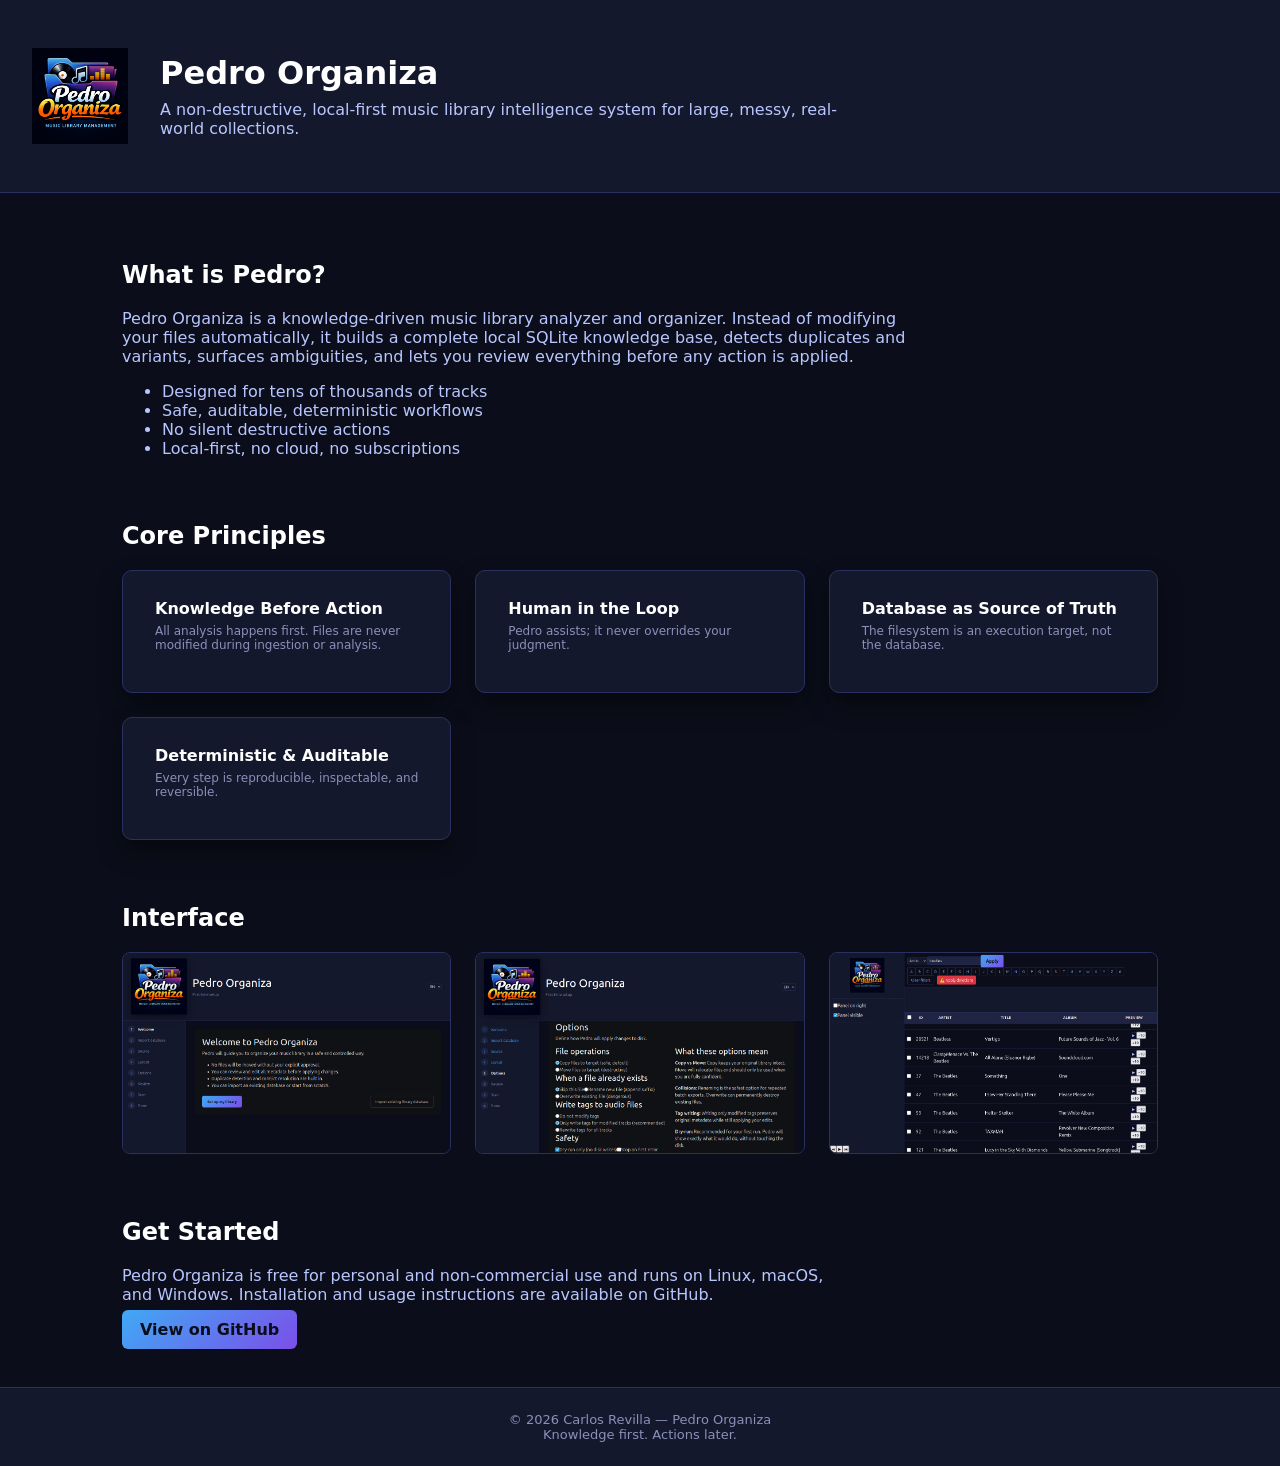
==== index.html @ 92f23410 "Initial website for Pedro Organiza" ====
<!DOCTYPE html>
<html lang="en">
<head>
  <meta charset="utf-8" />
  <title>Pedro Organiza — Music Library Intelligence</title>
  <meta name="viewport" content="width=device-width, initial-scale=1" />
  <link rel="stylesheet" href="css/styles.css" />
</head>

<body>

  <div class="app-root" style="flex-direction: column;">

    <!-- ================= HERO ================= -->

    <header style="
      padding: 48px 32px;
      border-bottom: 1px solid var(--color-border);
      background: var(--color-bg-secondary);
      display: flex;
      gap: 32px;
      align-items: center;
    ">
      <img src="assets/logo.png" alt="Pedro Organiza" style="width: 96px; height: 96px;" />

      <div>
        <h1 style="margin: 0 0 8px 0;">Pedro Organiza</h1>
        <p style="margin: 0; color: var(--color-text-secondary); max-width: 720px;">
          A non-destructive, local-first music library intelligence system for large, messy, real-world collections.
        </p>
      </div>
    </header>

    <!-- ================= MAIN CONTENT ================= -->

    <main style="flex: 1; padding: 48px 32px; max-width: 1100px; width: 100%; margin: 0 auto;">

      <!-- WHAT IS PEDRO -->

      <section style="margin-bottom: 64px;">
        <h2>What is Pedro?</h2>
        <p style="color: var(--color-text-secondary); max-width: 800px;">
          Pedro Organiza is a knowledge-driven music library analyzer and organizer.
          Instead of modifying your files automatically, it builds a complete local SQLite knowledge base,
          detects duplicates and variants, surfaces ambiguities, and lets you review everything before any action is applied.
        </p>

        <ul style="color: var(--color-text-secondary);">
          <li>Designed for tens of thousands of tracks</li>
          <li>Safe, auditable, deterministic workflows</li>
          <li>No silent destructive actions</li>
          <li>Local-first, no cloud, no subscriptions</li>
        </ul>
      </section>

      <!-- CORE PRINCIPLES -->

      <section style="margin-bottom: 64px;">
        <h2>Core Principles</h2>

        <div style="display: grid; grid-template-columns: repeat(auto-fit, minmax(260px, 1fr)); gap: 24px;">

          <div class="startup-card">
            <strong>Knowledge Before Action</strong>
            <p class="bulk-hint">
              All analysis happens first. Files are never modified during ingestion or analysis.
            </p>
          </div>

          <div class="startup-card">
            <strong>Human in the Loop</strong>
            <p class="bulk-hint">
              Pedro assists; it never overrides your judgment.
            </p>
          </div>

          <div class="startup-card">
            <strong>Database as Source of Truth</strong>
            <p class="bulk-hint">
              The filesystem is an execution target, not the database.
            </p>
          </div>

          <div class="startup-card">
            <strong>Deterministic & Auditable</strong>
            <p class="bulk-hint">
              Every step is reproducible, inspectable, and reversible.
            </p>
          </div>

        </div>
      </section>

      <!-- SCREENSHOTS -->

      <section style="margin-bottom: 64px;">
        <h2>Interface</h2>

        <div class="screenshot-grid">
          <img src="assets/screenshot1.jpg" class="screenshot-thumb" alt="Pedro UI 1" />
          <img src="assets/screenshot2.jpg" class="screenshot-thumb" alt="Pedro UI 2" />
          <img src="assets/screenshot3.jpg" class="screenshot-thumb" alt="Pedro UI 3" />
        </div>
      </section>

      <!-- Modal Overlay -->
      <div id="screenshot-modal" class="screenshot-modal">
        <span class="screenshot-close">&times;</span>
        <img id="screenshot-modal-img" />
      </div>


      <!-- GET STARTED -->

      <section>
        <h2>Get Started</h2>

        <p style="color: var(--color-text-secondary); max-width: 720px;">
          Pedro Organiza is free for personal and non-commercial use and runs on Linux, macOS, and Windows.
          Installation and usage instructions are available on GitHub.
        </p>

        <a href="https://github.com/crevilla2050/pedro-organiza" class="btn-primary" style="text-decoration: none;">
          View on GitHub
        </a>
      </section>

    </main>

    <!-- ================= FOOTER ================= -->

    <footer style="
      padding: 24px 32px;
      border-top: 1px solid var(--color-border);
      background: var(--color-bg-secondary);
      color: var(--color-text-muted);
      font-size: 13px;
      text-align: center;
    ">
      © 2026 Carlos Revilla — Pedro Organiza  
      <br />
      Knowledge first. Actions later.
    </footer>

  </div>
<script>
  const modal = document.getElementById("screenshot-modal");
  const modalImg = document.getElementById("screenshot-modal-img");
  const closeBtn = document.querySelector(".screenshot-close");

  document.querySelectorAll(".screenshot-thumb").forEach(img => {
    img.addEventListener("click", () => {
      modalImg.src = img.src;
      modal.classList.add("show");
    });
  });

  closeBtn.addEventListener("click", () => {
    modal.classList.remove("show");
  });

  modal.addEventListener("click", (e) => {
    if (e.target === modal) {
      modal.classList.remove("show");
    }
  });

  document.addEventListener("keydown", (e) => {
    if (e.key === "Escape") {
      modal.classList.remove("show");
    }
  });
</script>

</body>
</html>
---- css/styles.css ----
/* =========================================================
   Pedro Organiza — Color Palette
   ========================================================= */

/* ---------- Base / Background ---------- */
:root {
  --color-bg-primary: #0b0e1a;
  --color-bg-secondary: #14182c;
  --color-bg-tertiary: #1e2442;

  /* ---------- Brand ---------- */
  --color-brand-blue: #3fa9f5;
  --color-brand-purple: #7b4fe9;

  /* ---------- Accent ---------- */
  --color-accent-orange: #ff8a00;
  --color-accent-yellow: #ffd34d;

  /* ---------- Text ---------- */
  --color-text-primary: #ffffff;
  --color-text-secondary: #b8c6ff;
  --color-text-muted: #8a90b8;
  --color-text-inverse: #0b0e1a;

  /* ---------- UI ---------- */
  --color-border: #2a3160;
  --color-divider: #1f2547;
  --color-shadow: rgba(0, 0, 0, 0.45);

  --gradient-brand-primary: linear-gradient(
    135deg,
    var(--color-brand-blue),
    var(--color-brand-purple)
  );

  /* ---------- Sticky Metrics ---------- */
  --pedro-filter-height: 96px;
  --pedro-bulk-height: 88px;
  --pedro-header-height: 40px;
}

/* =========================================================
   Global
   ========================================================= */

* {
  box-sizing: border-box;
}

body {
  margin: 0;
  background: var(--color-bg-primary);
  color: var(--color-text-primary);
  font-family: system-ui, -apple-system, BlinkMacSystemFont,
    "Segoe UI", Roboto, Ubuntu, Cantarell, "Helvetica Neue", sans-serif;
}

html, body, #root {
  height: 100%;
  margin: 0;
}

/* =========================================================
   Side Panel
   ========================================================= */

aside {
  background: var(--color-bg-secondary);
  border-right: 1px solid var(--color-border);
}

.side-panel-logo {
  padding: 18px;
  display: flex;
  justify-content: center;
  border-bottom: 1px solid var(--color-border);
}

.side-panel-logo img {
  max-width: 140px;
  opacity: 0.95;
}

/* =========================================================
   FileTable Layout
   ========================================================= */

.file-table-root {
  display: flex;
  flex-direction: column;
  height: 100%;
  min-height: 0;
  width: 100%;
}

/* =========================================================
   Fixed Header Stack
   ========================================================= */

.pedro-fixed-header {
  display: flex;
  flex-direction: column;
  flex-shrink: 0;
  background: var(--color-bg-primary);
}

/* ---------- Filter Bar ---------- */
.pedro-sticky-filter {
  flex-shrink: 0;
  padding: 8px 10px;
  background: var(--pedro-bg);
  border-bottom: 1px solid var(--color-border);
}

.pedro-sticky-filter input {
  background: var(--color-bg-tertiary);
  border: 1px solid var(--color-border);
  color: var(--color-text-primary);
}

/* ---------- Bulk Edit ---------- */
.pedro-sticky-bulk {
  min-height: var(--pedro-bulk-height);
  background: var(--color-bg-secondary);
  border-bottom: 1px solid var(--color-border);
  padding: 8px;
}

.pedro-sticky-bulk.is-hidden {
  visibility: hidden;
}

.pedro-sticky-bulk input:disabled {
  opacity: 0.55;
  cursor: not-allowed;
}

.pedro-sticky-bulk button {
  background: var(--gradient-brand-primary);
  border: none;
  color: var(--color-text-inverse);
}

.pedro-sticky-bulk button:disabled {
  opacity: 0.4;
}

/* ---------- Column Header ---------- */
.pedro-sticky-header {
  height: var(--pedro-header-height);
  background: var(--color-bg-tertiary);
  border-bottom: 1px solid var(--color-border);
  font-size: 13px;
  letter-spacing: 0.03em;
  text-transform: uppercase;
}

/* =========================================================
   Scroll Area
   ========================================================= */

.pedro-scroll-body {
  flex: 1 1 auto;
  min-height: 0;
  overflow-y: auto;
  overflow-x: hidden;
}

.pedro-scroll-body table {
  width: 100%;
  border-collapse: collapse;
}

/* =========================================================
   Tables
   ========================================================= */

table {
  color: var(--color-text-primary);
}

table td {
  border-bottom: 1px solid var(--color-divider);
  padding: 6px 8px;
}

table tr {
  transition: background-color 0.15s ease;
}

table tr:hover {
  background: rgba(63, 169, 245, 0.08);
}

table tr.row-selected {
  background: rgba(123, 79, 233, 0.15);
}

/* Expanded editor row */
table tr.expanded {
  background: var(--color-bg-tertiary);
}

/* =========================================================
   Inputs
   ========================================================= */

input,
select,
textarea {
  background: var(--color-bg-secondary);
  color: var(--color-text-primary);
  border: 1px solid var(--color-border);
  border-radius: 4px;
  padding: 4px 6px;
  font-size: 13px;
}

input::placeholder {
  color: var(--color-text-muted);
}

input:focus,
select:focus,
textarea:focus {
  outline: none;
  border-color: var(--color-brand-blue);
  box-shadow: 0 0 0 1px rgba(63, 169, 245, 0.35);
}

/* =========================================================
   Buttons
   ========================================================= */

button {
  border-radius: 4px;
  font-size: 13px;
  cursor: pointer;
}

button.preview {
  background: transparent;
  border: 1px solid var(--color-border);
  color: var(--color-text-secondary);
}

button.preview:hover {
  background: var(--color-bg-tertiary);
}

button.preview.playing {
  background: var(--gradient-brand-primary);
  color: var(--color-text-inverse);
}

/* =========================================================
   Checkboxes
   ========================================================= */

label {
  user-select: none;
}

label.mark-delete {
  color: #ff6b6b;
  opacity: 0.85;
}

label.mark-delete:hover {
  opacity: 1;
}

/* =========================================================
   Dirty / Pending Changes
   ========================================================= */

.row-dirty {
  box-shadow: inset 4px 0 0 rgba(255, 100, 120, 0.7);
}

.input-dirty {
  background-color: rgba(255, 100, 120, 0.12);
  border-color: rgba(255, 100, 120, 0.6);
}

.input-dirty:focus {
  box-shadow: 0 0 0 0.15rem rgba(255, 100, 120, 0.25);
}

.dirty-star {
  color: orange;
  margin-left: 4px;
}

.bulk-apply-bar {
  display: flex;
  justify-content: space-between;
  padding: 8px 12px;
  background: #181818;
  border-bottom: 1px solid #333;
}


/* ===============================
   App shell layout
   =============================== */

.app-root {
  min-height: 100vh;        /* allow it to grow */
  display: flex;
  flex-direction: column; /* make it explicit */
  background: var(--color-bg-primary);
  color: var(--color-text-primary);
  overflow: auto;         /* allow scrolling */
}

/* ===============================
   Side panel
   =============================== */

.side-panel {
  width: 260px;
  background: var(--color-bg-secondary);
  border-right: 1px solid var(--color-border);
  display: flex;
  flex-direction: column;
  flex-shrink: 0;
}

.side-panel-logo {
  padding: 20px 12px;
  border-bottom: 1px solid var(--color-divider);
  display: flex;
  justify-content: center;
  align-items: center;
}

.side-panel-logo img {
  width: 120px;
  height: 120px;
  object-fit: contain;
}

.side-panel-content {
  flex: 1;
  overflow-y: auto;
  padding: 12px;
}

/* ===============================
   Main content
   =============================== */

.main-content {
  flex: 1;
  display: flex;
  min-width: 0;
  overflow: hidden;
}

/* ===============================
   Bulk edit rows
   =============================== */

.bulk-row {
  display: grid;
  gap: 8px;
  margin-bottom: 6px;
}

.bulk-row.primary {
  grid-template-columns: 150px 150px 150px 70px 70px 70px;
}

.bulk-row.secondary {
  display: flex;
  gap: 16px;
  align-items: center;
}

.bulk-hint {
  margin-top: 6px;
  font-size: 12px;
  color: var(--color-text-muted);
}

/* ===============================
   Table header + columns
   =============================== */

.table-header {
  display: flex;
  gap: 8px;
  padding: 8px 10px;
  font-weight: bold;
}

.col-check { width: 32px; }
.col-id { width: 60px; }
.col-text { flex: 2; }
.col-preview { width: 100px; }

/* ===============================
   Table rows
   =============================== */

tr {
  border-bottom: 1px solid var(--color-divider);
}

.row-selected {
  background: rgba(63, 169, 245, 0.12);
}

/* ===============================
   Expanded row
   =============================== */

tr.expanded td {
  background: var(--color-bg-tertiary);
}

.expanded-grid {
  display: grid;
  grid-template-columns: 2fr 1fr 1fr 1fr 1fr 1fr;
  gap: 8px;
}

.expanded-actions {
  margin-top: 8px;
  display: flex;
  justify-content: flex-end;
  gap: 24px;
}

.expanded-actions .mark-delete {
  color: #ff6b6b;
}

.expanded-path {
  margin-top: 6px;
  font-size: 12px;
  color: var(--color-text-muted);
  font-family: monospace;
}

.side-panel-controls {
  padding: 12px;
  display: flex;
  flex-direction: column;
  gap: 10px;
  border-bottom: 1px solid var(--color-divider);
}

.side-panel-switch {
  display: flex;
  align-items: center;
  gap: 8px;
  font-size: 13px;
  color: var(--color-text-secondary);
}

.side-panel-switch input {
  accent-color: var(--color-brand-blue);
}

.side-panel-handle {
  position: absolute;
  top: 100px;
  width: 20px;
  height: 60px;
  background: var(--color-bg-secondary);
  border: 1px solid var(--color-border);
  display: flex;
  align-items: center;
  justify-content: center;
  cursor: pointer;
  z-index: 50;
}

.side-panel-handle:hover {
  background: var(--color-bg-tertiary);
  color: var(--color-text-primary);
}

.panel-chevron {
  transition: transform 0.2s ease;
}

/* Direction awareness */
.side-panel-handle.left .panel-chevron {
  transform: rotate(0deg);
}

.side-panel-handle.right .panel-chevron {
  transform: rotate(180deg);
}

.side-panel.collapsed:hover {
  width: 200px !important;
}

/* ===============================
   FILTER BAR LAYOUT
   =============================== */

.filter-bar {
  height: 100%;
  display: flex;
  flex-direction: column;
  gap: 8px;
  padding: 0 12px;
}

/* LEFT — text inputs */
.filter-group {
  display: flex;
  gap: 8px;
}

.filter-group input {
  width: 160px;
  height: 32px;
  font-size: 13px;
}

.filter-row-primary input {
  width: 180px;
  height: 32px;
}

.filter-row-secondary {
  justify-content: space-between;
}

/* CENTER — alphabet */
.alphabet-group {
  display: flex;
  gap: 4px;
  overflow-x: auto;
}

.alpha-btn {
  min-width: 28px;
  height: 28px;
  font-size: 12px;
  border-radius: 4px;
  background: transparent;
  border: 1px solid var(--color-border);
  color: var(--color-text-secondary);
}

.alpha-btn:hover {
  background: var(--color-bg-tertiary);
}

.alpha-all {
  padding: 0 8px;
}

/* RIGHT — commands */
.command-group {
  display: flex;
  gap: 10px;
}

.btn-write-db {
  height: 32px;
  padding: 0 14px;
  font-weight: 600;
  background: var(--gradient-accent-warm);
  border: none;
  border-radius: 6px;
  color: var(--color-text-inverse);
  opacity: 0.5;
}

.btn-write-db:enabled {
  opacity: 1;
  cursor: pointer;
}

.btn-clear-filters {
  height: 32px;
  padding: 0 12px;
  border: 1px solid var(--color-border);
  background: transparent;
  color: var(--color-text-secondary);
}

/* ===============================
   Startup UI — Pedro Native Look
   =============================== */

.startup-root {
  height: 100vh;
  display: flex;
  flex-direction: column;
  background: var(--color-bg-primary);
  color: var(--color-text-primary);
}

.startup-header {
  display: flex;
  align-items: center;
  gap: 18px;
  padding: 20px 28px;
  border-bottom: 1px solid var(--color-border);
  background: var(--color-bg-secondary);
}

.startup-logo {
  width: 72px;
  height: 72px;
  object-fit: contain;
}

.startup-subtitle {
  margin: 0;
  font-size: 13px;
  color: var(--color-text-muted);
}

.startup-body {
  flex: 1;
  display: flex;
  min-height: 0;
}

.startup-stepper {
  width: 220px;
  border-right: 1px solid var(--color-border);
  padding: 18px;
  background: var(--color-bg-secondary);
}

.startup-step {
  display: flex;
  gap: 10px;
  align-items: center;
  margin-bottom: 14px;
  font-size: 13px;
  color: var(--color-text-muted);
}

.startup-step.active {
  color: var(--color-text-primary);
  font-weight: 600;
}

.startup-step.done {
  color: var(--color-brand-blue);
}

.startup-step-index {
  width: 24px;
  height: 24px;
  border-radius: 50%;
  background: var(--color-bg-tertiary);
  display: flex;
  align-items: center;
  justify-content: center;
  font-size: 12px;
}

.startup-content {
  flex: 1;
  padding: 32px;
  overflow-y: auto;
}

.startup-card {
  max-width: 620px;
  background: var(--color-bg-secondary);
  border: 1px solid var(--color-border);
  border-radius: 10px;
  padding: 28px 32px;
  box-shadow: 0 12px 24px var(--color-shadow);
}

.startup-checklist {
  list-style: none;
  padding: 0;
  margin: 18px 0;
}

.startup-checklist li {
  margin-bottom: 8px;
  color: var(--color-text-secondary);
}

.startup-actions {
  display: flex;
  gap: 14px;
  margin-top: 22px;
}

/* ===================== STARTUP SUMMARY (SCAN STEP) ===================== */

.startup-summary {
  display: grid;
  grid-template-columns: repeat(auto-fit, minmax(260px, 1fr));
  gap: 16px;
  margin: 20px 0;
}

.summary-block {
  background: #fafafa;
  border: 1px solid #e0e0e0;
  border-radius: 6px;
  padding: 12px 14px;
}

.summary-block strong {
  display: block;
  margin-bottom: 6px;
  color: #333;
  font-weight: 600;
}

.summary-block div,
.summary-block ul {
  color: #111;
}

.summary-mono {
  font-family: monospace;
  background: #f0f0f0;
  padding: 6px 8px;
  border-radius: 4px;
  color: #000;
  word-break: break-all;
}

/* ===================== STARTUP STATUS PANELS ===================== */

.startup-info {
  margin-top: 16px;
  padding: 12px 14px;
  background: #f0f6ff;
  border: 1px solid #cfe0ff;
  color: #123;
  border-radius: 6px;
}

.startup-success {
  margin-top: 16px;
  padding: 12px 14px;
  background: #e8f6ec;
  border: 1px solid #bfe5c9;
  color: #124d2a;
  border-radius: 6px;
  font-weight: 600;
}

.startup-error {
  margin-top: 16px;
  padding: 12px 14px;
  background: #fdecec;
  border: 1px solid #f5bcbc;
  color: #7a1c1c;
  border-radius: 6px;
  font-weight: 600;
}

/* Slightly dim secondary error details */
.startup-error div + div {
  font-weight: normal;
  color: #555;
}

/* =========================
   Buttons
   ========================= */

.btn-primary {
  background: var(--gradient-brand-primary);
  border: none;
  color: var(--color-text-inverse);
  padding: 10px 18px;
  border-radius: 6px;
  font-weight: 600;
}

.btn-secondary {
  background: transparent;
  border: 1px solid var(--color-border);
  color: var(--color-text-secondary);
  padding: 10px 18px;
  border-radius: 6px;
}

.startup-logo {
  width: 196px;
  height: 196px;
  object-fit: contain;
  filter: drop-shadow(0 8px 18px rgba(0, 0, 0, 0.45));
}

/* =========================
   LayoutStep Base
   ========================= */

.startup-step-root {
  background: #0f1115;
  color: #e6e6e6;
  border-radius: 8px;
  padding: 24px;
}

/* Two main panels */
.startup-step-root .layout-panel {
  background: #1a1d24;
  color: #e6e6e6;
  border: 1px solid #2a2f3a;
  border-radius: 8px;
  padding: 16px;
}

/* Section titles */
.startup-step-root h3 {
  margin-top: 0;
  margin-bottom: 12px;
  color: #ffffff;
}

/* =========================
   Fields & selects
   ========================= */

.startup-step-root label {
  color: #cfcfcf;
}

.startup-step-root select,
.startup-step-root input[type="text"] {
  background: #0f1115;
  color: #e6e6e6;
  border: 1px solid #3a3f4a;
  border-radius: 4px;
  padding: 6px 8px;
}

.startup-step-root select option {
  background: #0f1115;
  color: #e6e6e6;
}

/* =========================
   Available chips
   ========================= */

.startup-step-root .layout-available {
  background: #13161c;
  border: 1px solid #2a2f3a;
  border-radius: 6px;
  padding: 10px;
  margin-bottom: 12px;
}

.startup-step-root .chip-row {
  display: flex;
  flex-wrap: wrap;
  gap: 6px;
  margin-top: 6px;
}

.startup-step-root .chip {
  background: #2a5bd7;
  color: #ffffff;
  padding: 4px 10px;
  border-radius: 14px;
  font-size: 13px;
  cursor: grab;
  user-select: none;
}

.startup-step-root .chip.sep {
  background: #555b66;
}

/* =========================
   Directory tree (left)
   ========================= */

.startup-step-root .layout-tree {
  background: #0f1115;
  border: 1px solid #2a2f3a;
  border-radius: 6px;
  padding: 10px;
  margin-bottom: 12px;
}

.startup-step-root .tree-node {
  display: flex;
  align-items: center;
  justify-content: space-between;
  background: #1f2330;
  color: #e6e6e6;
  padding: 6px 8px;
  border-radius: 4px;
  margin-bottom: 6px;
}

.startup-step-root .tree-node span {
  color: #ffffff;
}

.startup-step-root .tree-node button {
  background: transparent;
  border: none;
  color: #ff6b6b;
  cursor: pointer;
}

/* =========================
   Filename sequence
   ========================= */

.startup-step-root .layout-sequence {
  background: #0f1115;
  border: 1px solid #2a2f3a;
  border-radius: 6px;
  padding: 10px;
}

.startup-step-root .sequence-row {
  display: flex;
  flex-wrap: wrap;
  gap: 6px;
  margin-top: 6px;
}

.startup-step-root .sequence-part {
  background: #1f2330;
  color: #e6e6e6;
  padding: 4px 8px;
  border-radius: 4px;
  display: flex;
  align-items: center;
  gap: 6px;
}

.startup-step-root .sequence-part button {
  background: transparent;
  border: none;
  color: #ff6b6b;
  cursor: pointer;
}

/* =========================
   Preview panel (right)
   ========================= */

.startup-step-root .layout-preview-tree {
  background: #13161c;
  border: 1px solid #2a2f3a;
  border-radius: 8px;
  padding: 12px;
  color: #e6e6e6;
}

.startup-step-root .preview-box {
  background: #0f1115;
  border: 1px solid #2a2f3a;
  border-radius: 6px;
  padding: 8px;
  margin-top: 6px;
  font-family: monospace;
  color: #e6e6e6;
}

/* =========================
   Actions
   ========================= */

.startup-step-root .startup-actions {
  margin-top: 24px;
  display: flex;
  justify-content: space-between;
}

.startup-step-root .startup-actions .btn-secondary {
  background: transparent;
  border: 1px solid #3a3f4a;
  color: #cfcfcf;
}

.review-summary {
  background: var(--panel-bg);
  padding: 16px;
  border-radius: 8px;
}

.review-block {
  background: rgba(255,255,255,0.03);
  padding: 8px 12px;
  border-radius: 6px;
}

.review-warning {
  margin-top: 16px;
  padding: 10px;
  background: rgba(255, 165, 0, 0.15);
  border-left: 4px solid orange;
  border-radius: 4px;
  font-weight: 600;
}

.mono {
  font-family: monospace;
  font-size: 12px;
  opacity: 0.9;
}

/* ===================== REVIEW STEP ===================== */

.review-grid {
  display: flex;
  flex-direction: column;
  gap: 24px;
}

.review-section h3 {
  margin-bottom: 12px;
  color: #222;
  border-bottom: 1px solid #ddd;
  padding-bottom: 4px;
}

.review-row {
  display: grid;
  grid-template-columns: 240px 1fr;
  align-items: start;
  column-gap: 12px;
  margin-bottom: 6px;
}

.review-row span {
  color: #666;
  font-weight: 500;
}

.review-row strong {
  color: #111;
  font-weight: 600;
}

.review-row code {
  font-family: monospace;
  background: #f5f5f5;
  padding: 4px 6px;
  border-radius: 4px;
  color: #000;
  word-break: break-all;
}

.review-json {
  background: #f5f5f5;
  color: #111;
  padding: 12px;
  border-radius: 6px;
  max-height: 300px;
  overflow: auto;
}

.review-note {
  margin-top: 8px;
  font-size: 0.9em;
  color: #555;
  font-style: italic;
}

/* ===================== SPINNER ===================== */

.spinner {
  width: 18px;
  height: 18px;
  border: 3px solid #cfd8ff;
  border-top: 3px solid #3a5bff;
  border-radius: 50%;
  animation: spin 1s linear infinite;
}

@keyframes spin {
  to {
    transform: rotate(360deg);
  }
}

/* ===================== BULK SELECTION TOOLBAR ===================== */

.bulk-toolbar {
  background: #fff3cd;            /* soft warning yellow */
  border-bottom: 1px solid #e0c97f;
  box-shadow: inset 0 -1px 0 rgba(0,0,0,0.05);
}

.bulk-toolbar .form-control-sm {
  height: 26px;
  font-size: 0.85rem;
  padding: 2px 6px;
}

.bulk-toolbar .btn-sm {
  padding: 2px 8px;
  font-size: 0.8rem;
}

.bulk-toolbar strong {
  font-weight: 600;
}

.bulk-toolbar .text-muted {
  color: #666 !important;
}
/* Dirty star */
.dirty-star {
  color: #d39e00;
  margin-left: 4px;
}
/* Expanded grid inputs */
.expanded-grid input {
  margin: 4px;
  padding: 4px 6px;
  font-size: 0.85rem;
}

/* =========================
   Screenshot Thumbnails
   ========================= */

.screenshot-grid {
  display: grid;
  grid-template-columns: repeat(auto-fit, minmax(260px, 1fr));
  gap: 24px;
}

.screenshot-thumb {
  width: 100%;
  border-radius: 8px;
  border: 1px solid var(--color-border);
  cursor: pointer;
  transition: transform 0.15s ease, box-shadow 0.15s ease;
}

.screenshot-thumb:hover {
  transform: scale(1.01);
  box-shadow: 0 8px 24px var(--color-shadow);
}

/* =========================
   Modal Overlay
   ========================= */

.screenshot-modal {
  position: fixed;
  inset: 0;
  background: rgba(11, 14, 26, 0.85); /* dark transparent overlay */
  display: none;
  align-items: center;
  justify-content: center;
  z-index: 1000;
}

.screenshot-modal img {
  max-width: 92%;
  max-height: 92%;
  border-radius: 8px;
  border: 1px solid var(--color-border);
  box-shadow: 0 16px 48px rgba(0, 0, 0, 0.6);
}

.screenshot-modal.show {
  display: flex;
}

.screenshot-close {
  position: absolute;
  top: 24px;
  right: 32px;
  font-size: 32px;
  color: var(--color-text-primary);
  cursor: pointer;
  opacity: 0.8;
}

.screenshot-close:hover {
  opacity: 1;
}
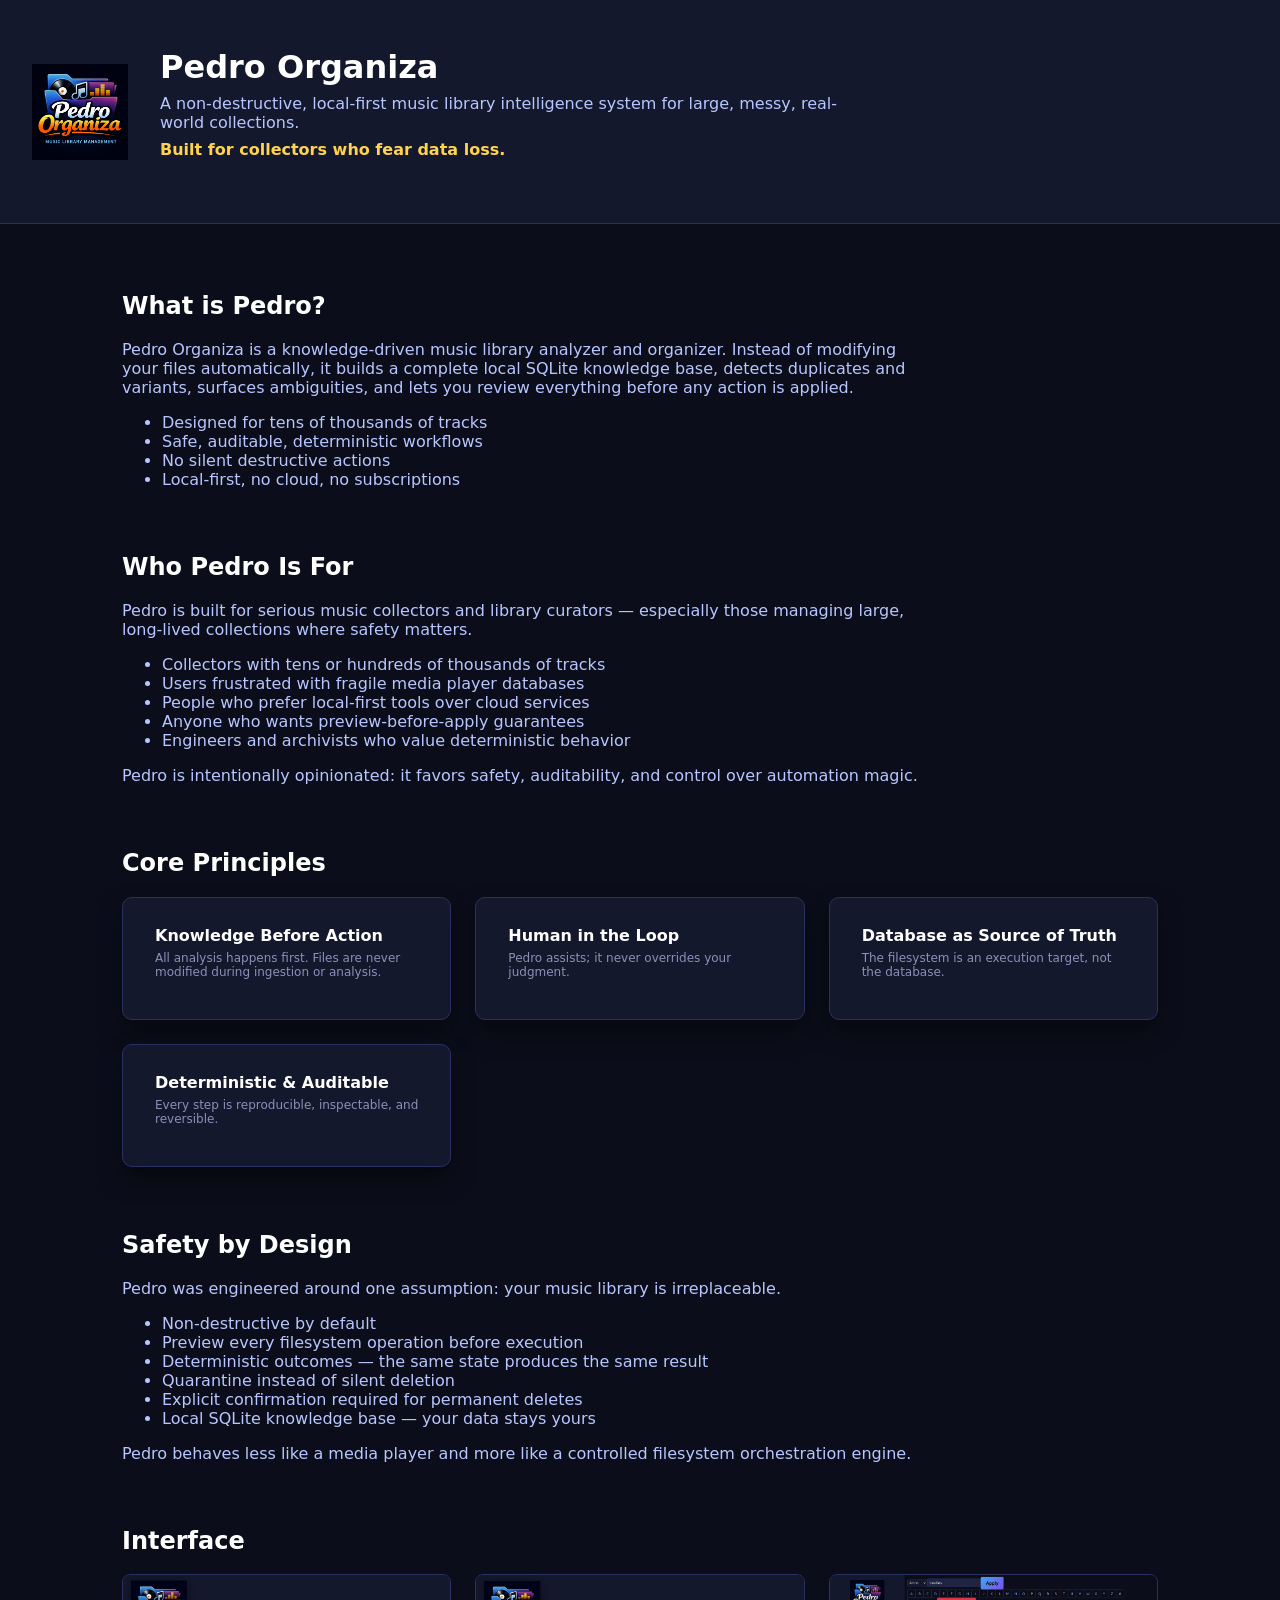
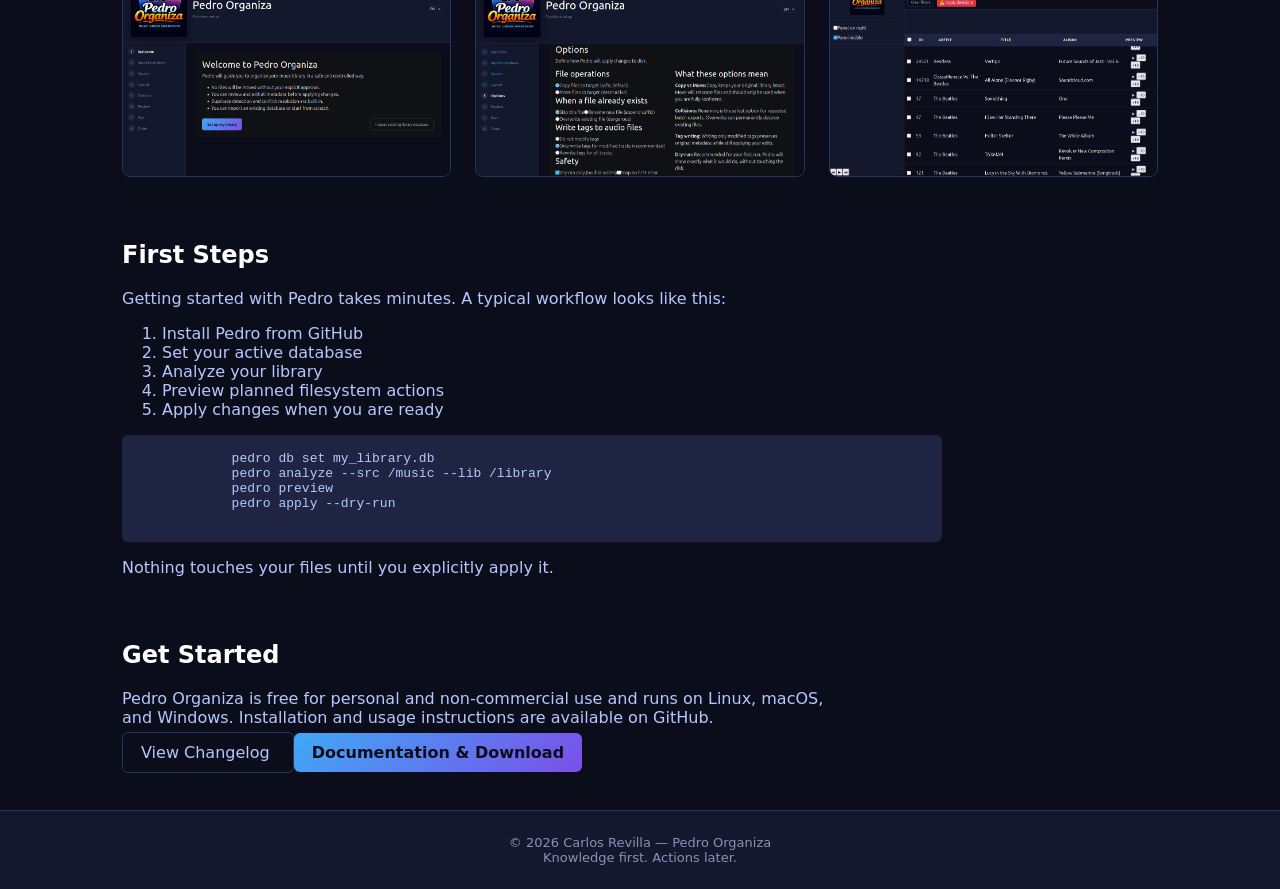
==== commit 6dcbf8b4: "Updated for Pedro v.0.8.0" ====
--- a/index.html
+++ b/index.html
@@ -28,6 +28,9 @@
         <p style="margin: 0; color: var(--color-text-secondary); max-width: 720px;">
           A non-destructive, local-first music library intelligence system for large, messy, real-world collections.
         </p>
+        <p style="margin-top:8px; color: var(--color-accent-yellow); font-weight:600;">
+          Built for collectors who fear data loss.
+        </p>
       </div>
     </header>
 
@@ -38,6 +41,7 @@
       <!-- WHAT IS PEDRO -->
 
       <section style="margin-bottom: 64px;">
+        
         <h2>What is Pedro?</h2>
         <p style="color: var(--color-text-secondary); max-width: 800px;">
           Pedro Organiza is a knowledge-driven music library analyzer and organizer.
@@ -53,6 +57,31 @@
         </ul>
       </section>
 
+      <section style="margin-bottom: 64px;">
+        <h2>Who Pedro Is For</h2>
+
+        <div style="max-width: 820px; color: var(--color-text-secondary);">
+
+          <p>
+            Pedro is built for serious music collectors and library curators —
+            especially those managing large, long-lived collections where safety matters.
+          </p>
+
+          <ul>
+            <li>Collectors with tens or hundreds of thousands of tracks</li>
+            <li>Users frustrated with fragile media player databases</li>
+            <li>People who prefer local-first tools over cloud services</li>
+            <li>Anyone who wants preview-before-apply guarantees</li>
+            <li>Engineers and archivists who value deterministic behavior</li>
+          </ul>
+
+          <p>
+            Pedro is intentionally opinionated:
+            it favors safety, auditability, and control over automation magic.
+          </p>
+
+        </div>
+      </section>
       <!-- CORE PRINCIPLES -->
 
       <section style="margin-bottom: 64px;">
@@ -87,6 +116,33 @@
               Every step is reproducible, inspectable, and reversible.
             </p>
           </div>
+
+        </div>
+      </section>
+
+      <section style="margin-bottom: 64px;">
+        <h2>Safety by Design</h2>
+
+        <div style="max-width: 820px; color: var(--color-text-secondary);">
+
+          <p>
+            Pedro was engineered around one assumption:
+            your music library is irreplaceable.
+          </p>
+
+          <ul>
+            <li>Non-destructive by default</li>
+            <li>Preview every filesystem operation before execution</li>
+            <li>Deterministic outcomes — the same state produces the same result</li>
+            <li>Quarantine instead of silent deletion</li>
+            <li>Explicit confirmation required for permanent deletes</li>
+            <li>Local SQLite knowledge base — your data stays yours</li>
+          </ul>
+
+          <p>
+            Pedro behaves less like a media player and more like
+            a controlled filesystem orchestration engine.
+          </p>
 
         </div>
       </section>
@@ -109,6 +165,37 @@
         <img id="screenshot-modal-img" />
       </div>
 
+      <section style="margin-bottom: 64px;">
+        <h2>First Steps</h2>
+
+        <div style="max-width: 820px; color: var(--color-text-secondary);">
+
+          <p>
+            Getting started with Pedro takes minutes.
+            A typical workflow looks like this:
+          </p>
+
+          <ol>
+            <li>Install Pedro from GitHub</li>
+            <li>Set your active database</li>
+            <li>Analyze your library</li>
+            <li>Preview planned filesystem actions</li>
+            <li>Apply changes when you are ready</li>
+          </ol>
+
+          <pre style="background: var(--color-bg-tertiary); padding: 16px; border-radius: 6px;">
+            pedro db set my_library.db
+            pedro analyze --src /music --lib /library
+            pedro preview
+            pedro apply --dry-run
+          </pre>
+
+          <p>
+            Nothing touches your files until you explicitly apply it.
+          </p>
+
+        </div>
+      </section>
 
       <!-- GET STARTED -->
 
@@ -119,9 +206,11 @@
           Pedro Organiza is free for personal and non-commercial use and runs on Linux, macOS, and Windows.
           Installation and usage instructions are available on GitHub.
         </p>
-
+        <a href="changelog.html" class="btn-secondary" style="text-decoration:none;">
+          View Changelog
+        </a>
         <a href="https://github.com/crevilla2050/pedro-organiza" class="btn-primary" style="text-decoration: none;">
-          View on GitHub
+          Documentation & Download
         </a>
       </section>
 
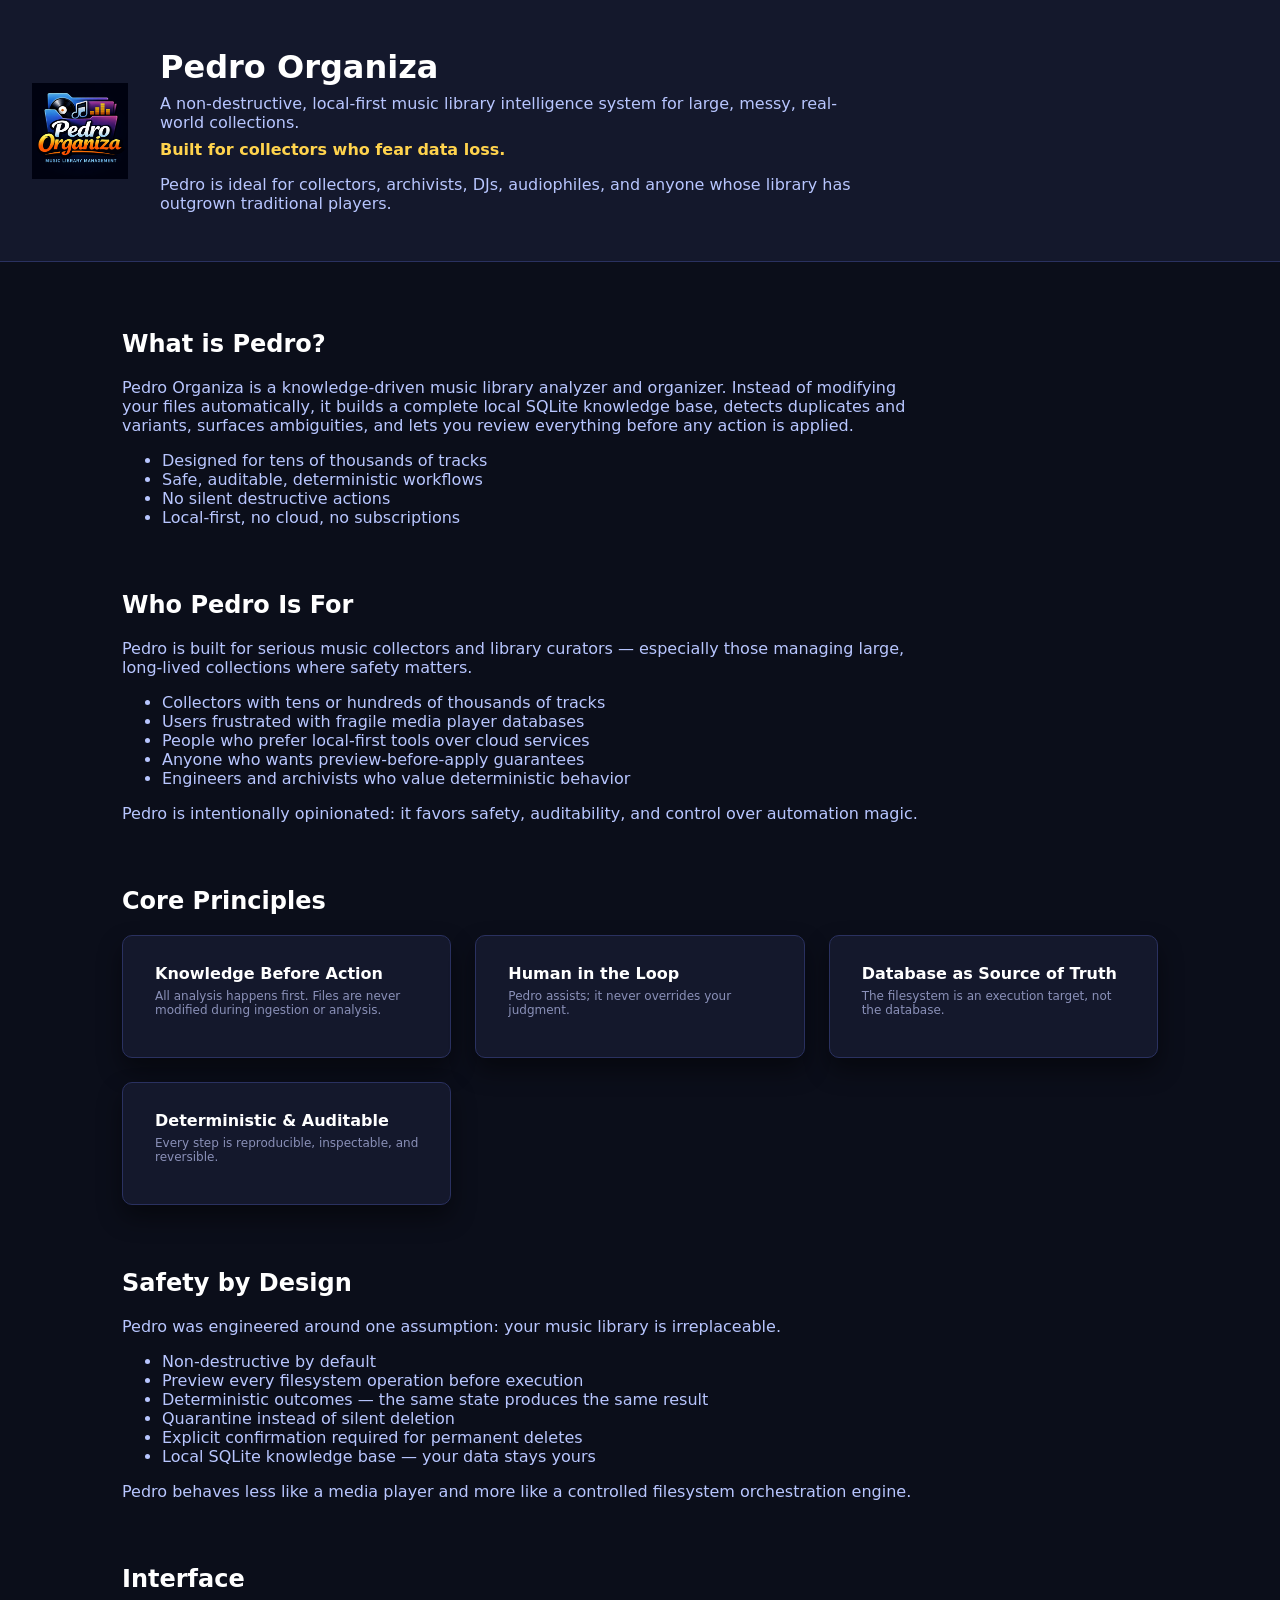
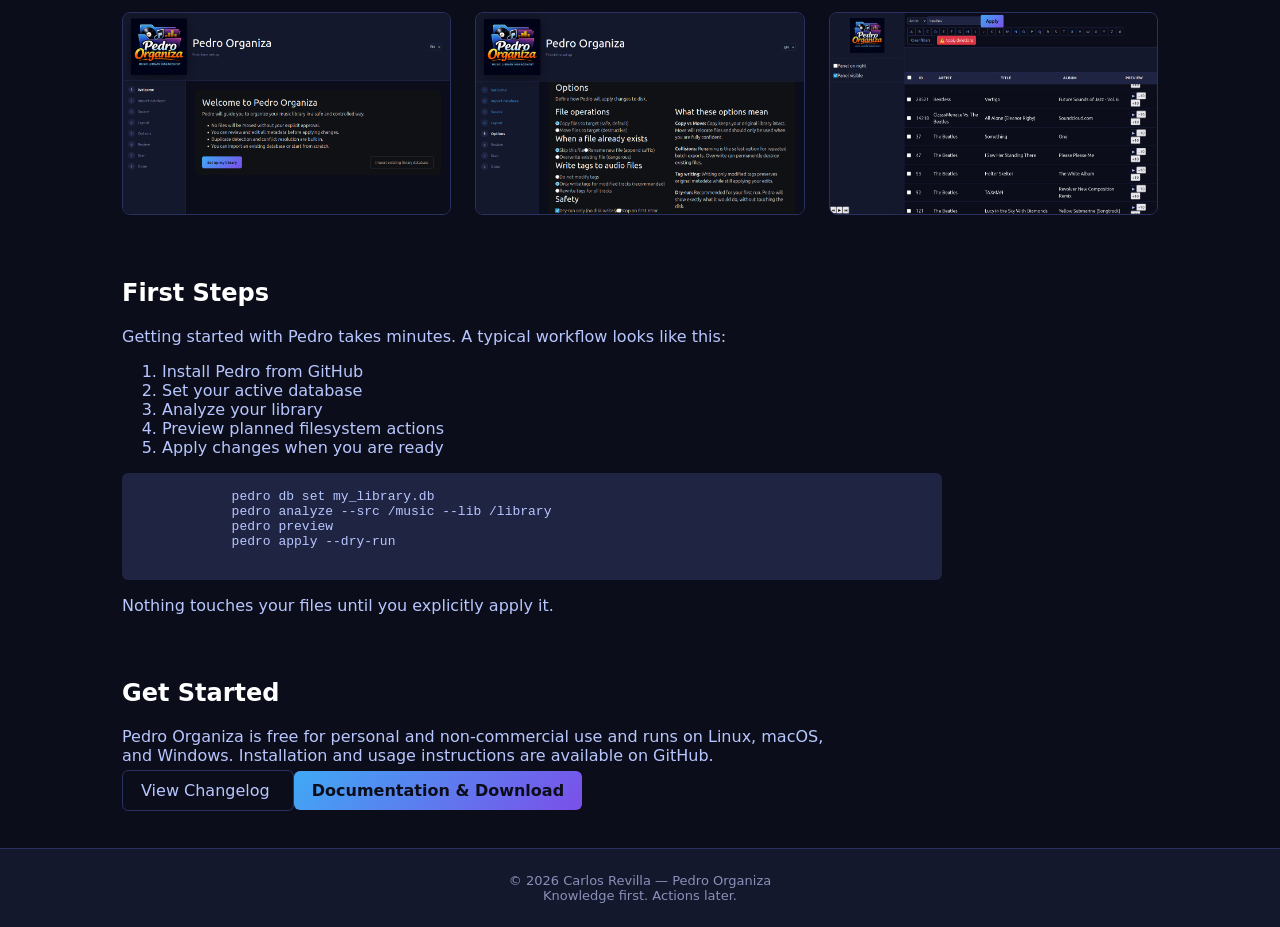
==== commit 1635c713: "Updated content for SEO" ====
--- a/index.html
+++ b/index.html
@@ -4,6 +4,8 @@
   <meta charset="utf-8" />
   <title>Pedro Organiza — Music Library Intelligence</title>
   <meta name="viewport" content="width=device-width, initial-scale=1" />
+  <meta name="description"
+    content="Pedro Organiza is a deterministic, non-destructive music library manager designed for large collections. Analyze, deduplicate, and reorganize your music safely with preview-first workflows." />
   <link rel="stylesheet" href="css/styles.css" />
 </head>
 
@@ -30,6 +32,9 @@
         </p>
         <p style="margin-top:8px; color: var(--color-accent-yellow); font-weight:600;">
           Built for collectors who fear data loss.
+        </p>
+        <p style="margin: 0; color: var(--color-text-secondary); max-width: 720px;">
+          Pedro is ideal for collectors, archivists, DJs, audiophiles, and anyone whose library has outgrown traditional players.
         </p>
       </div>
     </header>
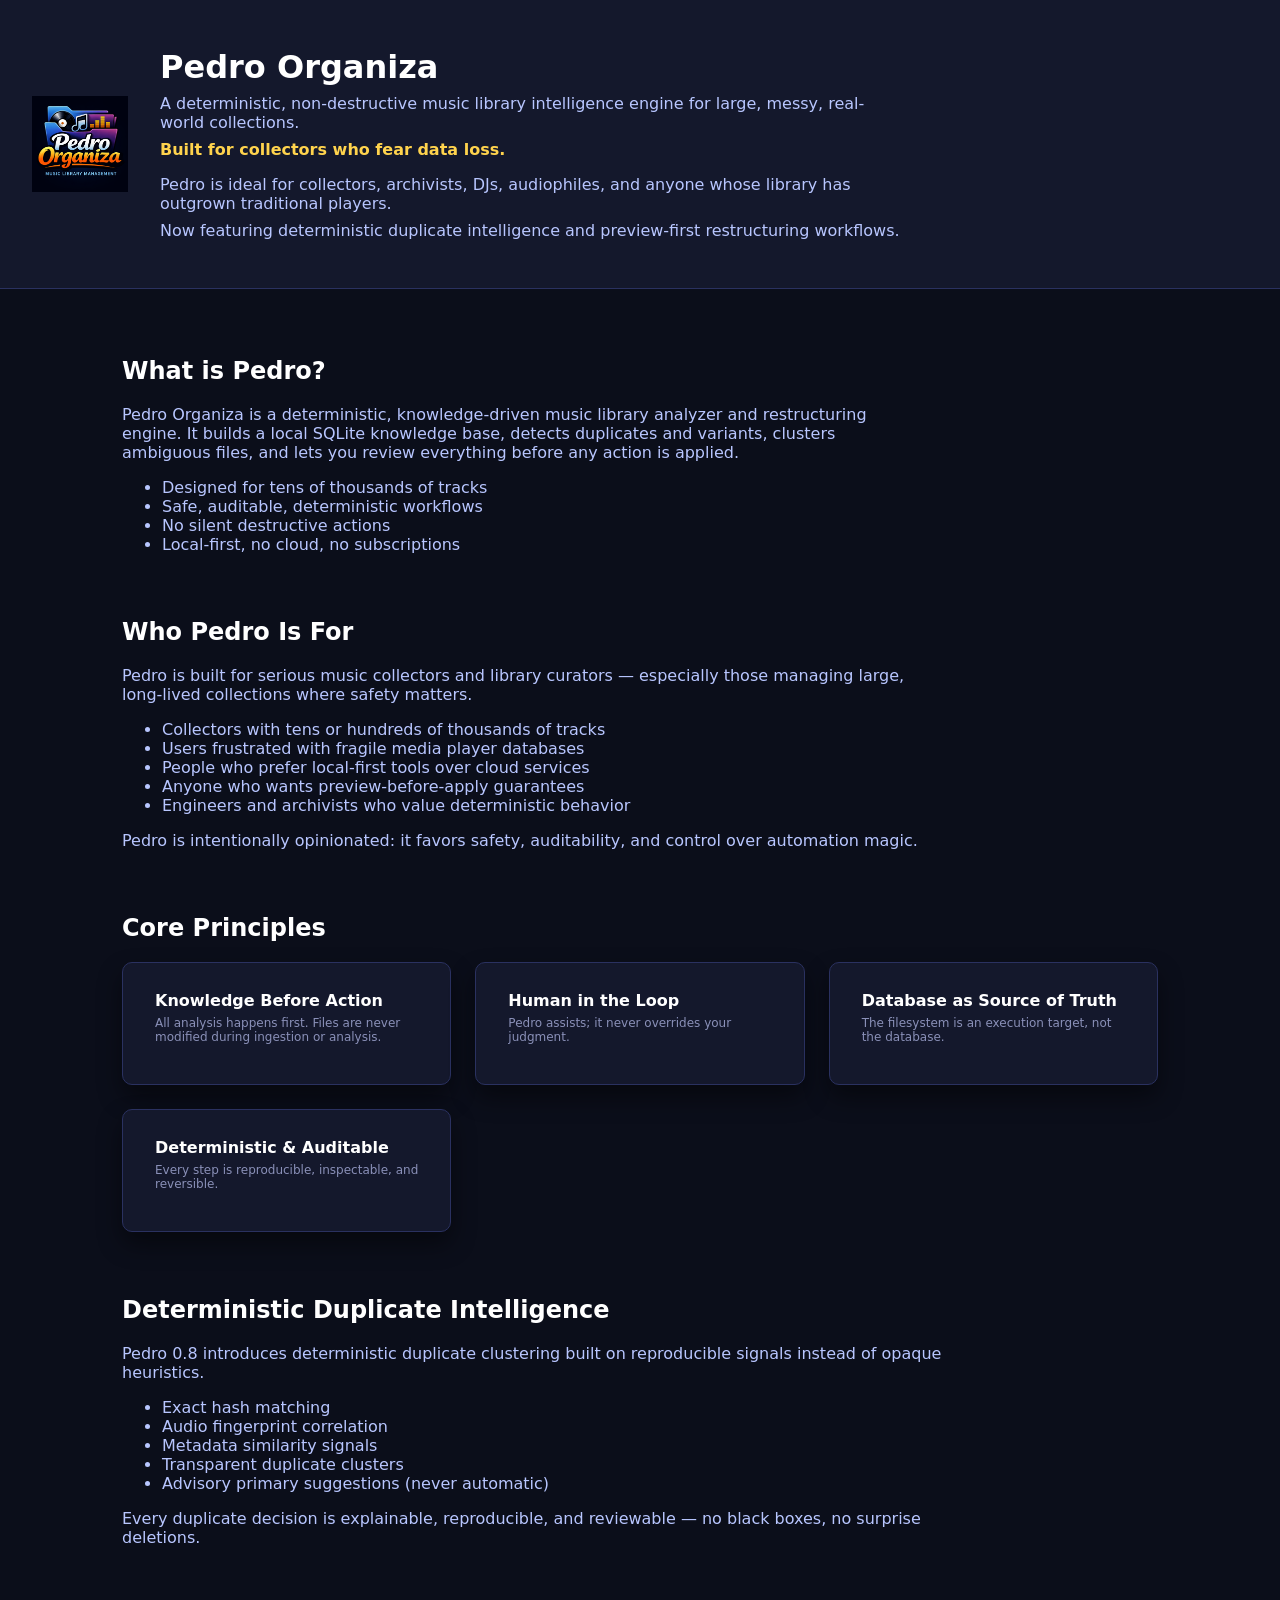
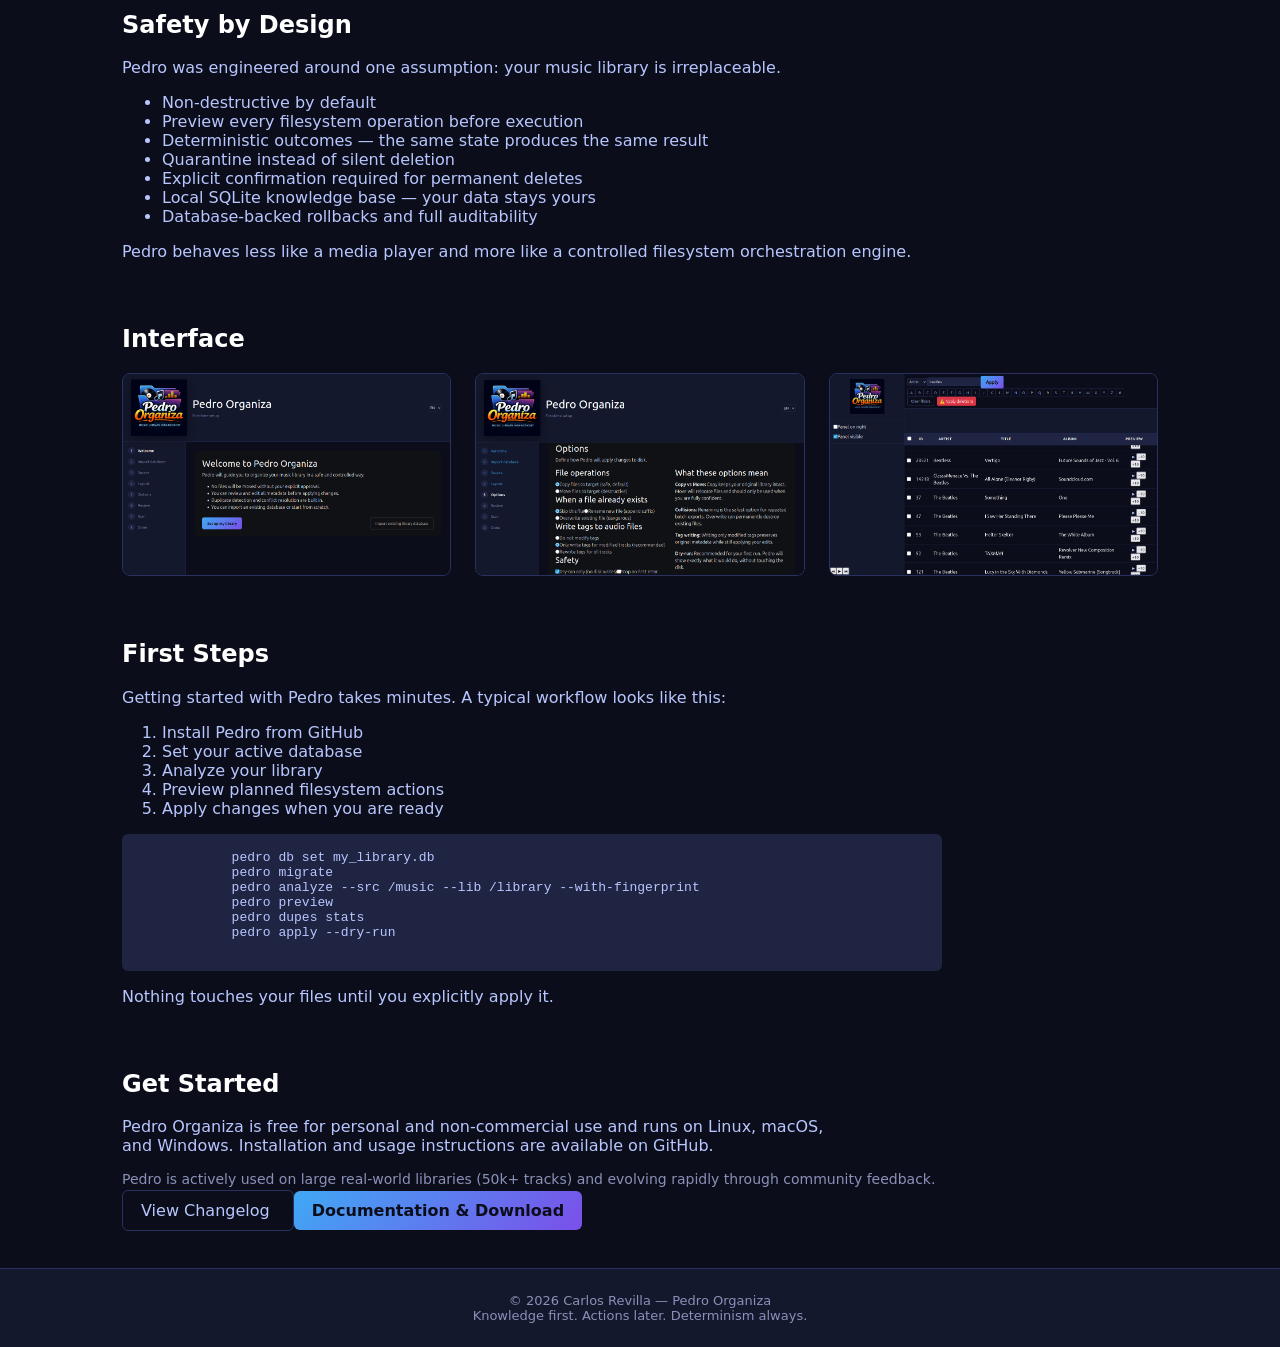
==== commit 0d18ab8c: "updated to Pedro version 0.8.3" ====
--- a/index.html
+++ b/index.html
@@ -28,13 +28,16 @@
       <div>
         <h1 style="margin: 0 0 8px 0;">Pedro Organiza</h1>
         <p style="margin: 0; color: var(--color-text-secondary); max-width: 720px;">
-          A non-destructive, local-first music library intelligence system for large, messy, real-world collections.
+          A deterministic, non-destructive music library intelligence engine for large, messy, real-world collections.
         </p>
         <p style="margin-top:8px; color: var(--color-accent-yellow); font-weight:600;">
           Built for collectors who fear data loss.
         </p>
         <p style="margin: 0; color: var(--color-text-secondary); max-width: 720px;">
           Pedro is ideal for collectors, archivists, DJs, audiophiles, and anyone whose library has outgrown traditional players.
+        </p>
+        <p style="margin: 8px 0 0 0; color: var(--color-text-secondary);">
+          Now featuring deterministic duplicate intelligence and preview-first restructuring workflows.
         </p>
       </div>
     </header>
@@ -49,9 +52,9 @@
         
         <h2>What is Pedro?</h2>
         <p style="color: var(--color-text-secondary); max-width: 800px;">
-          Pedro Organiza is a knowledge-driven music library analyzer and organizer.
-          Instead of modifying your files automatically, it builds a complete local SQLite knowledge base,
-          detects duplicates and variants, surfaces ambiguities, and lets you review everything before any action is applied.
+          Pedro Organiza is a deterministic, knowledge-driven music library analyzer and restructuring engine.
+          It builds a local SQLite knowledge base, detects duplicates and variants, clusters ambiguous files,
+          and lets you review everything before any action is applied.
         </p>
 
         <ul style="color: var(--color-text-secondary);">
@@ -126,6 +129,32 @@
       </section>
 
       <section style="margin-bottom: 64px;">
+        <h2>Deterministic Duplicate Intelligence</h2>
+
+        <div style="max-width: 820px; color: var(--color-text-secondary);">
+
+          <p>
+            Pedro 0.8 introduces deterministic duplicate clustering built on reproducible signals
+            instead of opaque heuristics.
+          </p>
+
+          <ul>
+            <li>Exact hash matching</li>
+            <li>Audio fingerprint correlation</li>
+            <li>Metadata similarity signals</li>
+            <li>Transparent duplicate clusters</li>
+            <li>Advisory primary suggestions (never automatic)</li>
+          </ul>
+
+          <p>
+            Every duplicate decision is explainable, reproducible, and reviewable —
+            no black boxes, no surprise deletions.
+          </p>
+
+        </div>
+      </section>
+
+      <section style="margin-bottom: 64px;">
         <h2>Safety by Design</h2>
 
         <div style="max-width: 820px; color: var(--color-text-secondary);">
@@ -142,6 +171,7 @@
             <li>Quarantine instead of silent deletion</li>
             <li>Explicit confirmation required for permanent deletes</li>
             <li>Local SQLite knowledge base — your data stays yours</li>
+            <li>Database-backed rollbacks and full auditability</li>
           </ul>
 
           <p>
@@ -190,8 +220,10 @@
 
           <pre style="background: var(--color-bg-tertiary); padding: 16px; border-radius: 6px;">
             pedro db set my_library.db
-            pedro analyze --src /music --lib /library
+            pedro migrate
+            pedro analyze --src /music --lib /library --with-fingerprint
             pedro preview
+            pedro dupes stats
             pedro apply --dry-run
           </pre>
 
@@ -210,6 +242,9 @@
         <p style="color: var(--color-text-secondary); max-width: 720px;">
           Pedro Organiza is free for personal and non-commercial use and runs on Linux, macOS, and Windows.
           Installation and usage instructions are available on GitHub.
+        </p>
+        <p style="color: var(--color-text-muted); font-size: 14px;">
+          Pedro is actively used on large real-world libraries (50k+ tracks) and evolving rapidly through community feedback.
         </p>
         <a href="changelog.html" class="btn-secondary" style="text-decoration:none;">
           View Changelog
@@ -233,7 +268,7 @@
     ">
       © 2026 Carlos Revilla — Pedro Organiza  
       <br />
-      Knowledge first. Actions later.
+      Knowledge first. Actions later. Determinism always.
     </footer>
 
   </div>
